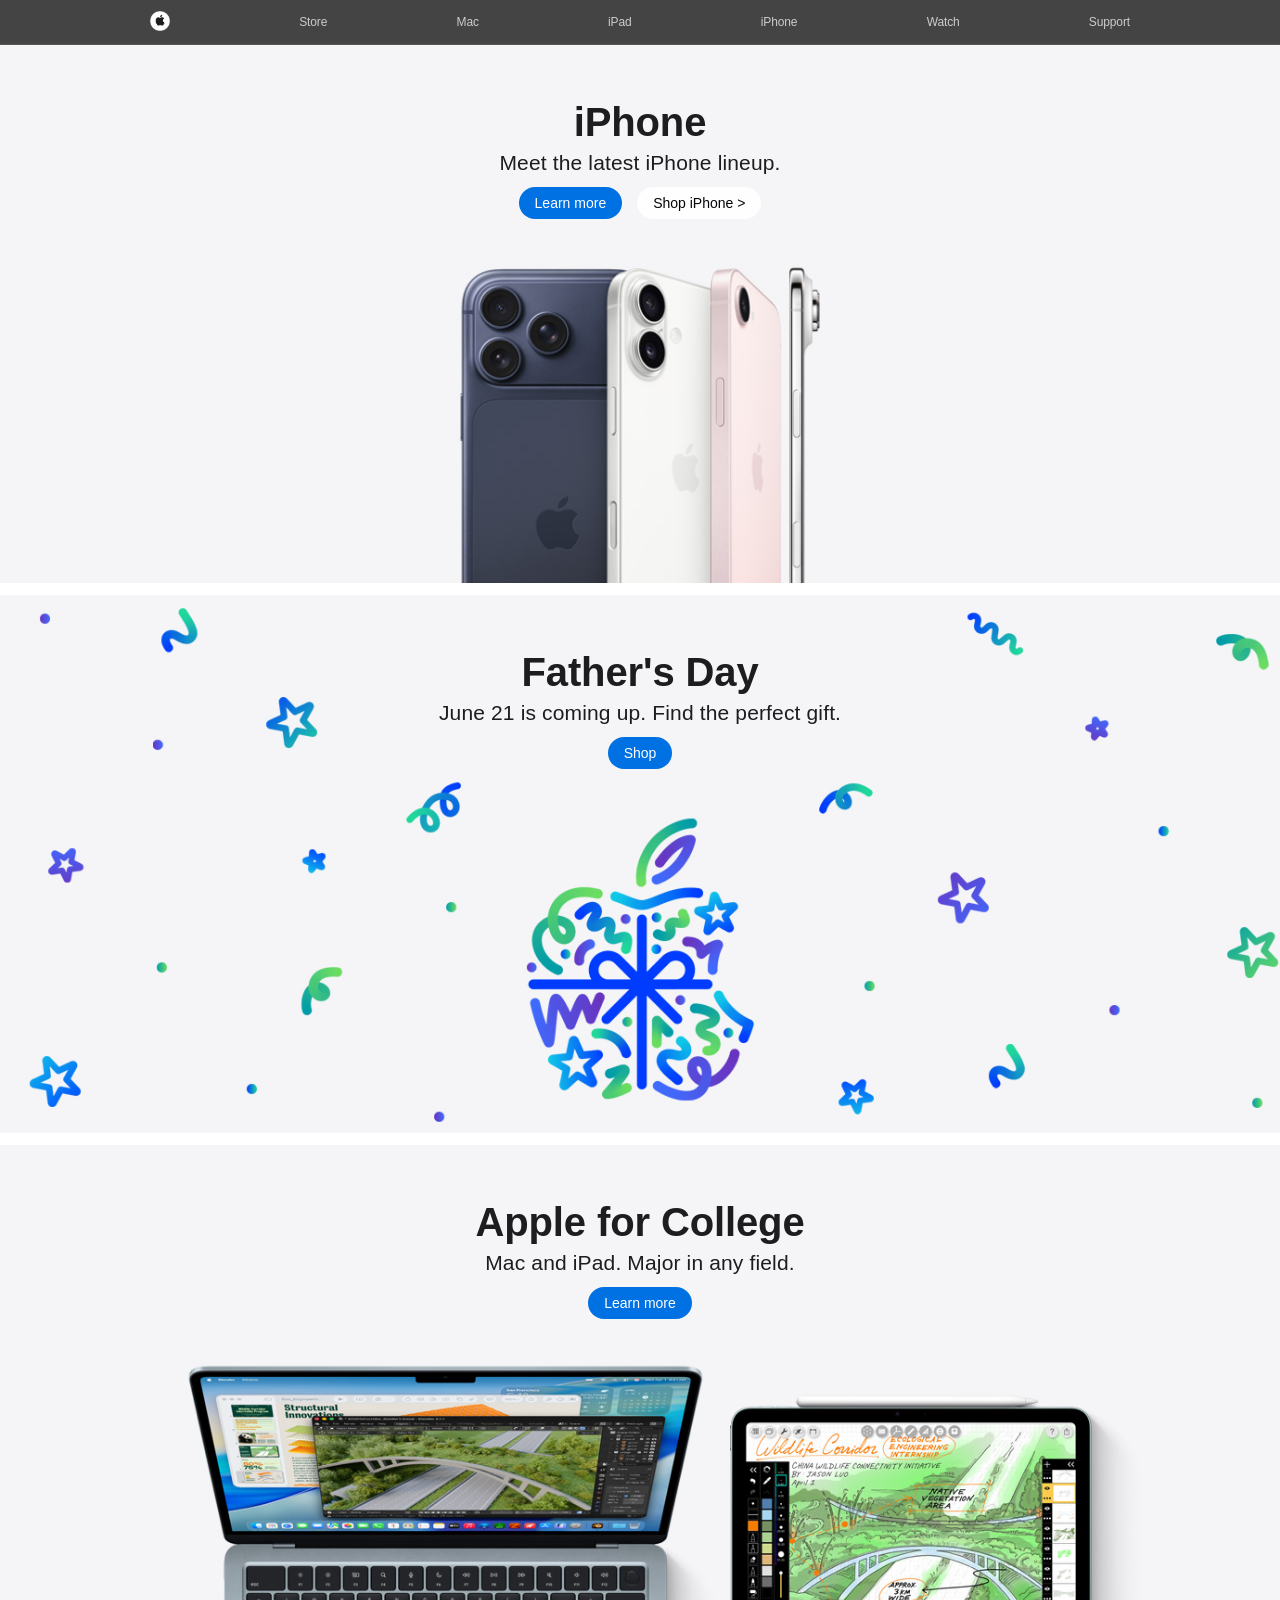
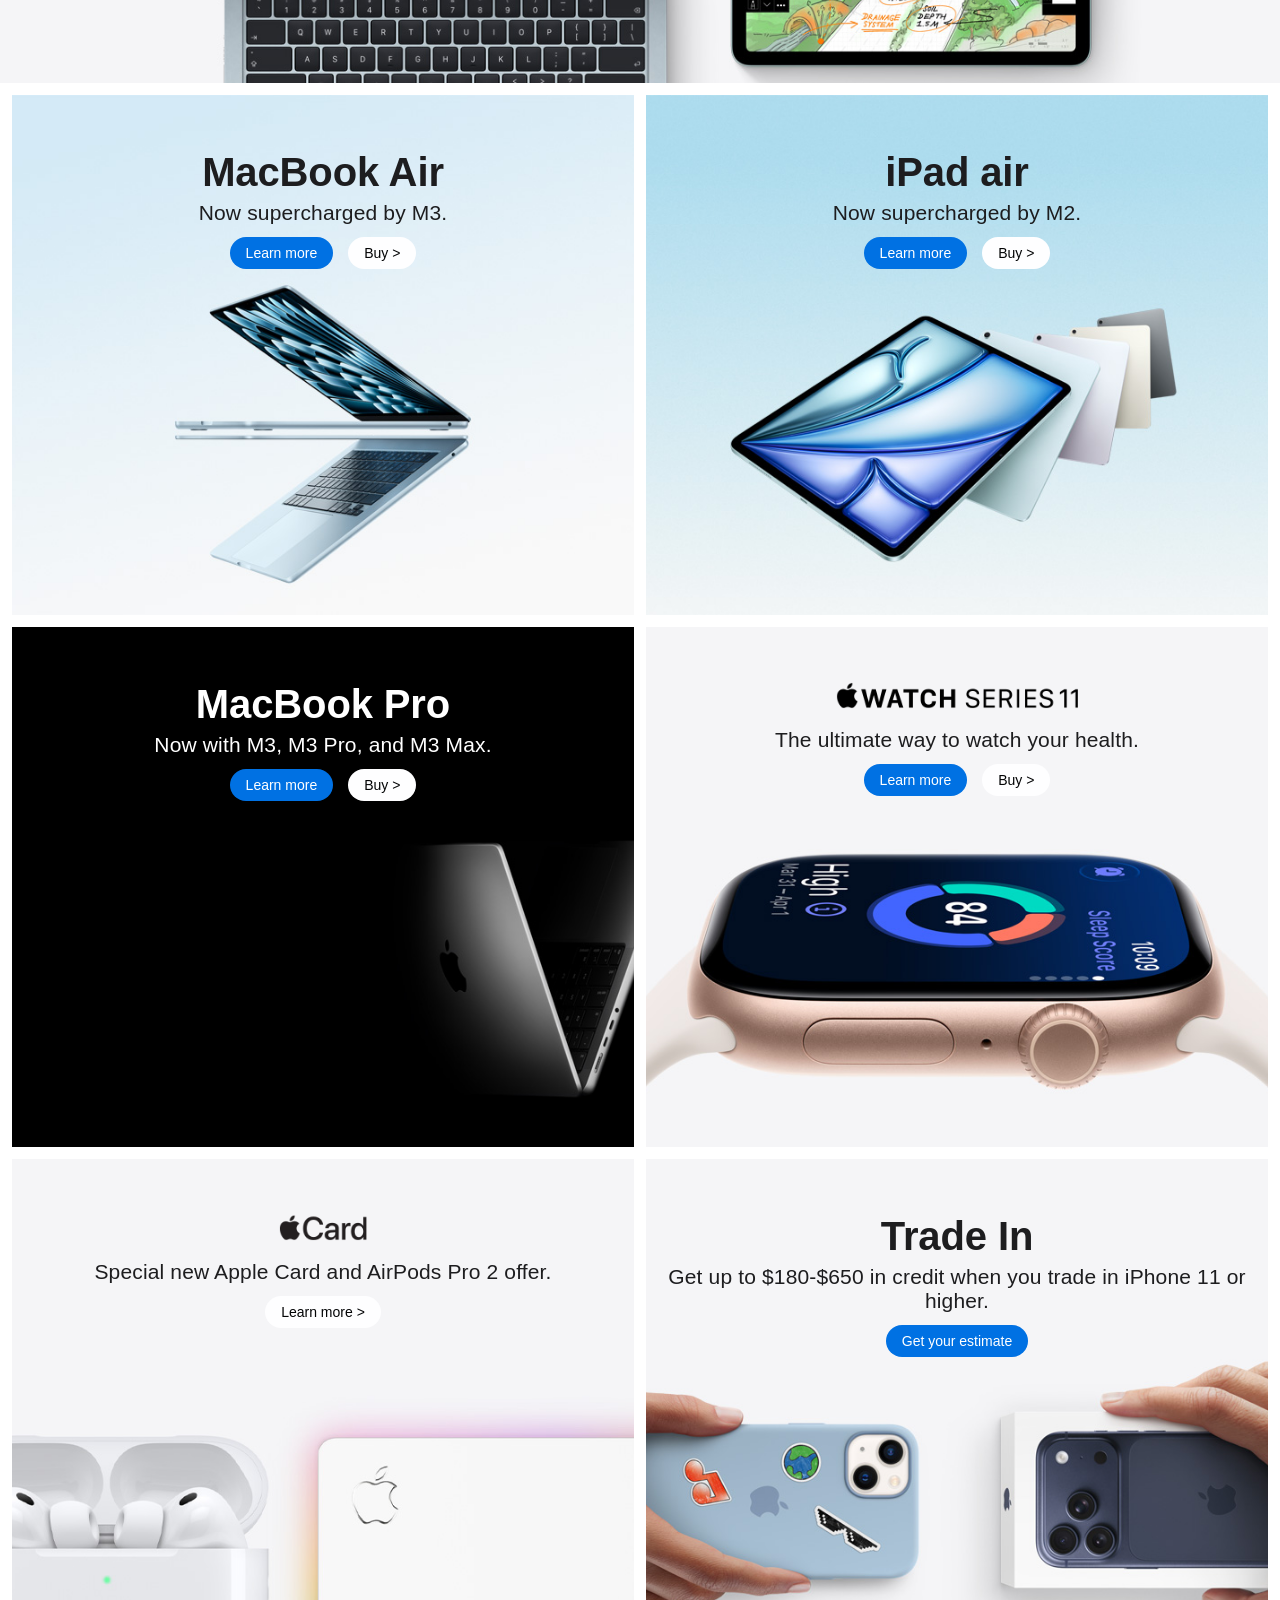
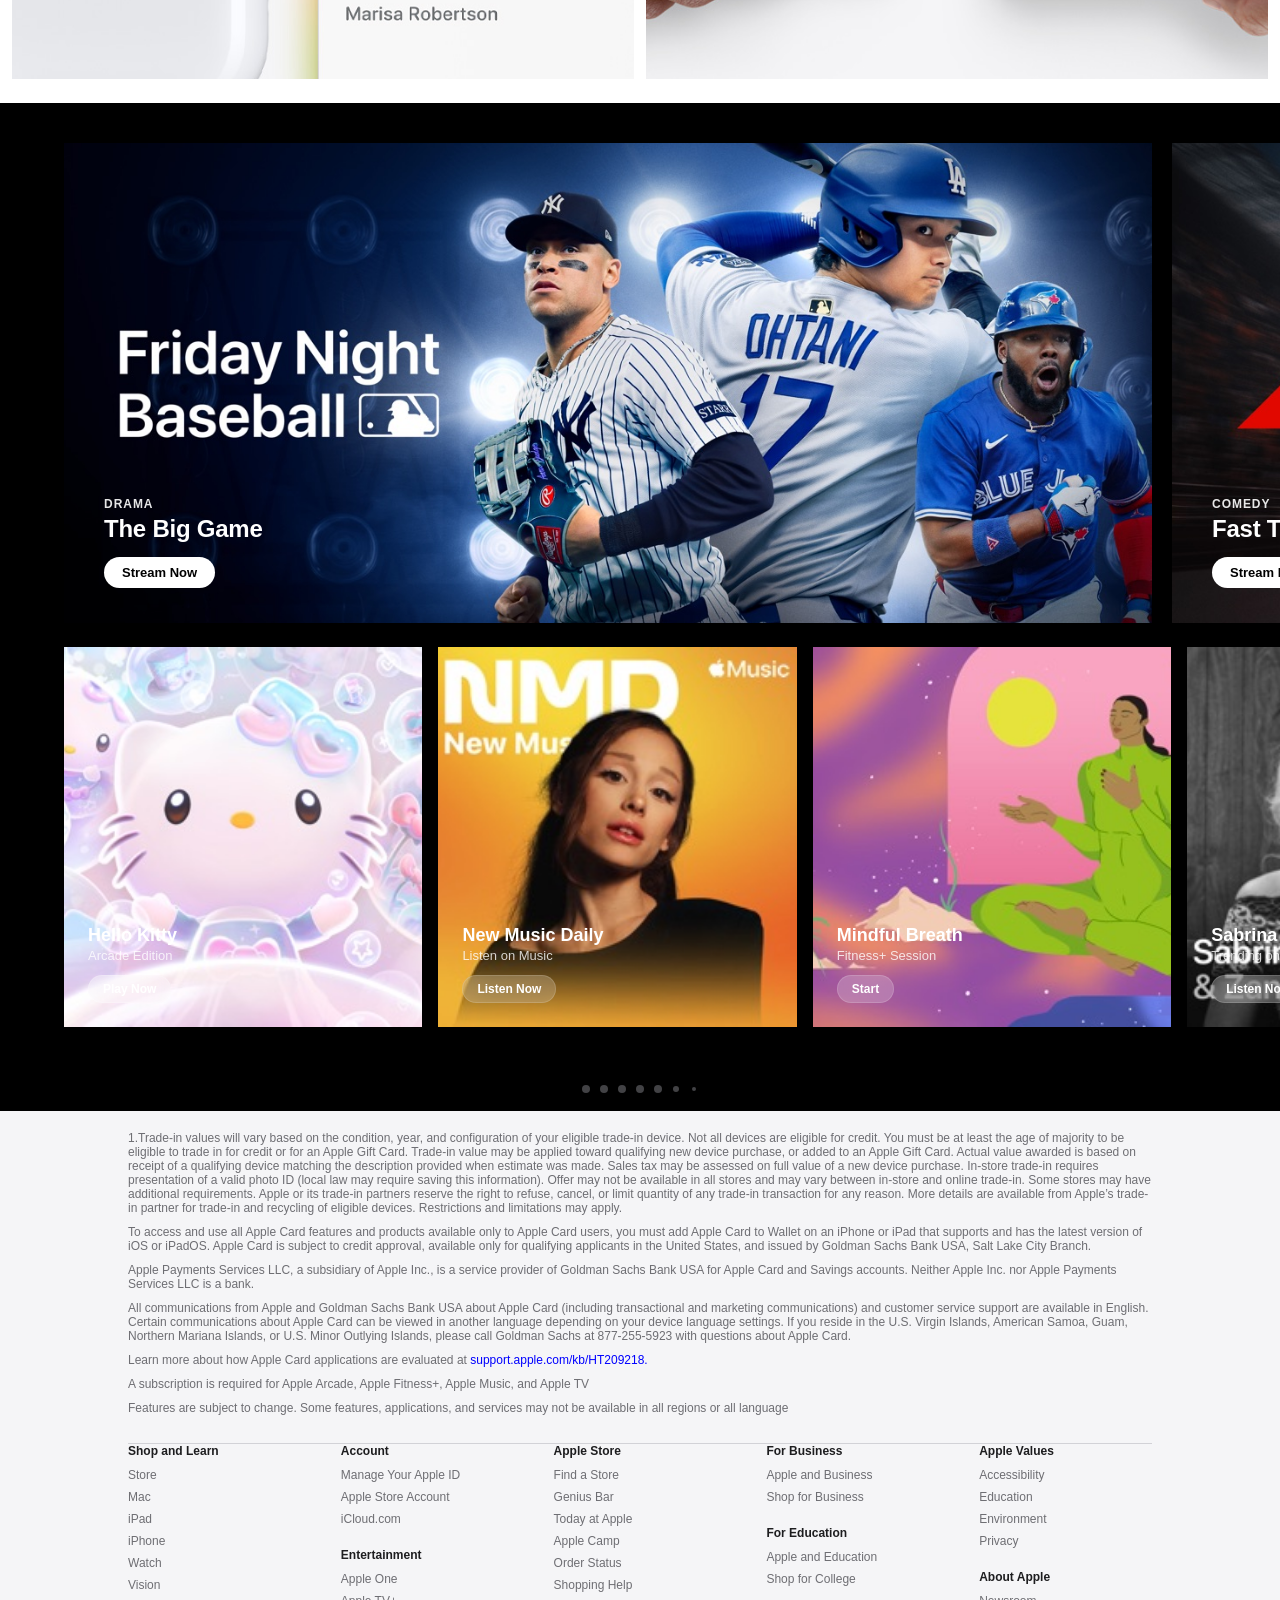
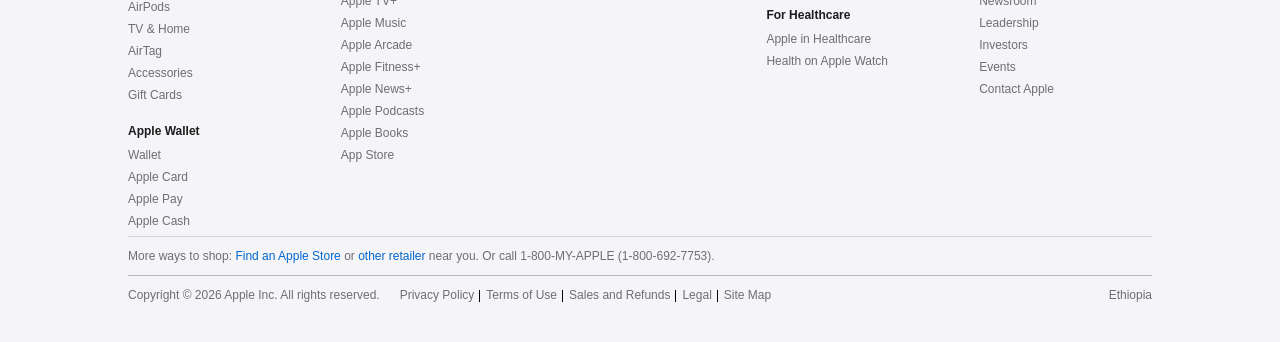
==== html assignments 5 & 6/New apple website(p)/New apple website/index.html @ 3f481551 "Upload html assignments 5 and 6" ====
<!DOCTYPE html>
<html lang="en">
<head>
    <meta charset="UTF-8">
    <meta name="viewport" content="width=device-width, initial-scale=1.0">
    <title>Apple</title>
    <link rel="stylesheet" href="Style.css">
</head>
<body>

   <header class="main-header">
    <nav class="nav-content">
        <a href="#" class="nav-logo-link">
            <img src="logos and icons/apple-icon.ico" alt="Apple Logo" class="nav-logo-img" width="20px">
        </a>
        <a href="#">Store</a>
        <a href="#">Mac</a>
        <a href="#">iPad</a>
        <a href="#">iPhone</a>
        <a href="#">Watch</a>
        <a href="#">Support</a>
    </nav>
    </header>

   <section class="section iphone-section">
    <div class="hero-text-wrapper">
        <h2>iPhone</h2>
        <h3>Meet the latest iPhone lineup.</h3>
        <div class="cta-container">
            <a href="#" class="btn-blue">Learn more</a>
            <a href="#" class="link-blue">Shop iPhone &gt;</a>
        </div>
    </div>
    </section>

    <section class="section fathers-day-section">
        <div class="hero-text-wrapper">
            <h2>Father's Day</h2>
            <h3>June 21 is coming up. Find the perfect gift.</h3>
            <div class="cta-container">
                <a href="#" class="btn-blue">Shop</a>
            </div>
        </div>
    </section>

    <section class="section college-section">
        <div class="hero-text-wrapper">
            <h2>Apple for College</h2>
            <h3>Mac and iPad. Major in any field.</h3>
            <div class="cta-container">
                <a href="#" class="btn-blue">Learn more</a>
            </div>
        </div>
    </section>

    <div class="grid-container">
        <div class="grid-item macbook-air">
            <h2>MacBook Air</h2>
            <h3>Now supercharged by M3.</h3>
            <div class="cta-container">
                <a href="#" class="btn-blue">Learn more</a>
                <a href="#" class="link-blue">Buy &gt;</a>
            </div>
        </div> 
        
        <div class="grid-item ipad-air">
            <h2>iPad air</h2>
            <h3>Now supercharged by M2.</h3>
            <div class="cta-container">
                <a href="#" class="btn-blue">Learn more</a>
                <a href="#" class="link-blue">Buy &gt;</a>
            </div>
        </div>
    </div>

    <div class="grid-container">
        <div class="grid-item macBook-pro">
            <h2>MacBook Pro</h2>
            <h3>Now with M3, M3 Pro, and M3 Max.</h3>
            <div class="cta-container">
                <a href="#" class="btn-blue">Learn more</a>
                <a href="#" class="link-blue">Buy &gt;</a>
            </div>          
        </div>
        <div class="grid-item watch-series-11">
            <img src ="logos and icons/watch-series.png" alt="Watch Series 11" class="logo-heading">    
            <h3>The ultimate way to watch your health.</h3>
            <div class="cta-container">
                <a href="#" class="btn-blue">Learn more</a>
                <a href="#" class="link-blue">Buy &gt;</a>
            </div>
        </div>
    </div>

    <div class="grid-container">
        <div class="grid-item apple-card">
            <img src="logos and icons/apple-card-logo.png" alt="Apple Card" class="logo-heading">
            <h3>Special new Apple Card and AirPods Pro 2 offer.</h3>
            <div class="cta-container">
                <a href="#" class="link-blue">Learn more &gt;</a>
            </div>
        </div>
        <div class="grid-item Trade-In">
            <h2>Trade In</h2>
            <h3>Get up to $180-$650 in credit when you trade in iPhone 11 or higher.</h3>
            <div class="cta-container">
                <a href="#" class="btn-blue">Get your estimate</a>
            </div>
        </div>
    </div>
    <section class="slider-clipper">
    <section class="slider-section">
            <div class="slider-row upper-row">
                <div class="slide-track-fast">
                    <div class="slide hero-slide">
                        <img src="banners/BASEBALL-BANNER.jpg" alt="Drama">
                        <div class="slide-content">
                            <p class="slide-category">Drama</p>
                            <h2 class="slide-title">The Big Game</h2>
                            <a href="#" class="btn-pill-white">Stream Now</a>
                        </div>
                    </div>
                    <div class="slide hero-slide">
                        <img src="banners/F1-BANNER.jpg" alt="Comedy">
                        <div class="slide-content">
                            <p class="slide-category">Comedy</p>
                            <h2 class="slide-title">Fast Track</h2>
                            <a href="#" class="btn-pill-white">Stream Now</a>
                        </div>
                    </div>
                    <div class="slide hero-slide">
                        <img src="banners/STAR-CITY-BANNER.jpg" alt="Action">
                        <div class="slide-content">
                            <p class="slide-category">Action</p>
                            <h2 class="slide-title">Star City</h2>
                            <a href="#" class="btn-pill-white">Stream Now</a>
                        </div>
                    </div>
                    <div class="slide hero-slide">
                        <img src="banners/WIDOWS-BAY-BANNER.jpg" alt="SciFi">
                        <div class="slide-content">
                            <p class="slide-category">Sci-Fi</p>
                            <h2 class="slide-title">Widow's Bay</h2>
                            <a href="#" class="btn-pill-white">Stream Now</a>
                        </div>
                    </div>
                    <div class="slide hero-slide">
                        <img src="banners/CAPE-FEAR-BANNER.jpg" alt="Drama">
                        <div class="slide-content">
                            <p class="slide-category">Drama</p>
                            <h2 class="slide-title">Cape Fear</h2>
                            <a href="#" class="btn-pill-white">Stream Now</a>
                        </div>
                    </div>
                    <div class="slide hero-slide">
                        <img src="banners/MARGO-MONEY-BANNER.jpg" alt="Comedy">
                        <div class="slide-content">
                            <p class="slide-category">Comedy</p>
                            <h2 class="slide-title">Margo Money</h2>
                            <a href="#" class="btn-pill-white">Stream Now</a>
                        </div>
                    </div>
                    <div class="slide hero-slide">
                        <img src="banners/STAR-CITY-BANNER.jpg" alt="Action">
                        <div class="slide-content">
                            <p class="slide-category">Action</p>
                            <h2 class="slide-title">Star City</h2>
                            <a href="#" class="btn-pill-white">Stream Now</a>
                        </div>
                    </div>
                    <div class="slide hero-slide">
                        <img src="banners/FRIENDS-AND-NEIGHBORS-BANNER.jpg" alt="SciFi">
                        <div class="slide-content">
                            <p class="slide-category">Sci-Fi</p>
                            <h2 class="slide-title">Friends & Neighbors</h2>
                            <a href="#" class="btn-pill-white">Stream Now</a>
                        </div>
                    </div>
                </div>
            </div>

            <div class="slider-row bottom-row">
                <div class="slide-track-slow">
                    <div class="slide service-slide">
                        <img src="cards/HELLO-KITTY-CARD.jpg" alt="Fitness+">
                        <div class="slide-content compact">
                            <h4 class="service-title">Hello Kitty</h4>
                            <p class="service-desc">Arcade Edition</p>
                            <a href="#" class="btn-pill-blur">Play Now</a>
                        </div>
                    </div>
                    <div class="slide service-slide">
                        <img src="cards/NEW-MUSIC-CARD.jpg" alt="Arcade">
                        <div class="slide-content compact">
                            <h4 class="service-title">New Music Daily</h4>
                            <p class="service-desc">Listen on Music</p>
                            <a href="#" class="btn-pill-blur">Listen Now</a>
                        </div>
                    </div>
                    <div class="slide service-slide">
                        <img src="cards/MEDITATION-CARD.jpg" alt="Music">
                        <div class="slide-content compact">
                            <h4 class="service-title">Mindful Breath</h4>
                            <p class="service-desc">Fitness+ Session</p>
                            <a href="#" class="btn-pill-blur">Start</a>
                        </div>
                    </div>
                    <div class="slide service-slide">
                        <img src="cards/SABRINA-CARD.jpg" alt="News+">
                        <div class="slide-content compact">
                            <h4 class="service-title">Sabrina Carpenter</h4>
                            <p class="service-desc">Trending on Music</p>
                            <a href="#" class="btn-pill-blur">Listen Now</a>
                        </div>
                    </div>
                    <div class="slide service-slide">
                        <img src="cards/SPONGEBOB-CARD.jpg" alt="Fitness+">
                        <div class="slide-content compact">
                            <h4 class="service-title">SpongeBob</h4>
                            <p class="service-desc">Arcade Adventures</p>
                            <a href="#" class="btn-pill-blur">Play Now</a>
                        </div>
                    </div>
                    <div class="slide service-slide">
                        <img src="cards/PLAYGROUND-CARD.jpg" alt="Arcade">
                        <div class="slide-content compact">
                            <h4 class="service-title">The Playground</h4>
                            <p class="service-desc">Arcade Hit</p>
                            <a href="#" class="btn-pill-blur">Play Now</a>
                        </div>
                    </div>
                    <div class="slide service-slide">
                        <img src="cards/FLOWERS-CARD.jpg" alt="Music">
                        <div class="slide-content compact">
                            <h4 class="service-title">Flowers Remixed</h4>
                            <p class="service-desc">Listen on Music</p>
                            <a href="#" class="btn-pill-blur">Listen Now</a>
                        </div>
                    </div>
                    <div class="slide service-slide">
                        <img src="cards/NEWS-CARD.jpg" alt="News+">
                        <div class="slide-content compact">
                            <h4 class="service-title">Top Stories</h4>
                            <p class="service-desc">Read on News+</p>
                            <a href="#" class="btn-pill-blur">Read Now</a>
                        </div>
                    </div>
                </div>
            </div>
        </section>
    </section>
    <div class="slider-nav-dots">
        <span class="dot"></span>
        <span class="dot"></span>
        <span class="dot"></span>
        <span class="dot"></span>
        <span class="dot"></span>
        <span class="dot small"></span>
        <span class="dot smaller"></span>
    </div>

    <footer class="main-footer">
        <div class="footer-content">
             <div class="footer-notes">
        <p>
            1.Trade‑in values will vary based on the condition, year, and configuration of your eligible trade‑in device. Not all devices are eligible for credit. You must be at least the age
            of majority to be eligible to trade in for credit or for an Apple Gift Card. Trade‑in value may be applied toward qualifying new device purchase, or added to an
            Apple Gift Card. Actual value awarded is based on receipt of a qualifying device matching the description provided when estimate was made. Sales tax may be assessed
            on full value of a new device purchase. In‑store trade‑in requires presentation of a valid photo ID (local law may require saving this information). Offer may not be available
            in all stores and may vary between in‑store and online trade‑in. Some stores may have additional requirements. Apple or its trade‑in partners reserve the right to refuse,
            cancel, or limit quantity of any trade‑in transaction for any reason. More details are available from Apple’s trade-in partner for trade‑in and recycling of eligible devices.
            Restrictions and limitations may apply.

        </p>
            
            <p>
                To access and use all Apple Card features and products available only to Apple Card users, you must add Apple Card to Wallet on an iPhone or iPad that supports and has the
                latest version of iOS or iPadOS. Apple Card is subject to credit approval, available only for qualifying applicants in the United States, and issued by Goldman Sachs Bank USA,
                Salt Lake City Branch.


                
            </p>

            <p>
                Apple Payments Services LLC, a subsidiary of Apple Inc., is a service provider of Goldman Sachs Bank USA for Apple Card and Savings accounts. Neither Apple Inc.
                 nor Apple Payments Services LLC is a bank.
            </p>
            <p>
                All communications from Apple and Goldman Sachs Bank USA about Apple Card (including transactional and marketing communications) and customer service support are
                available in English. Certain communications about Apple Card can be viewed in another language depending on your device language settings. If you reside in the U.S. Virgin
                Islands, American Samoa, Guam, Northern Mariana Islands, or U.S. Minor Outlying Islands, please call Goldman Sachs at 877-255-5923 with questions about Apple Card.
 </p>
 <p>
    Learn more about how Apple Card applications are evaluated at    <a href="#" class="footer-plink">support.apple.com/kb/HT209218.</a>
 </p>
 <p>
    A subscription is required for Apple Arcade, Apple Fitness+, Apple Music, and Apple TV
 </p>
 <p>
    Features are subject to change. Some features, applications, and services may not be available in all regions or all language
 </p>
        </div>
        <div class="footer-links-grid">

    <div class="footer-col">
        <h4>Shop and Learn</h4>
        <ul>
            <li><a href="#">Store</a></li>
            <li><a href="#">Mac</a></li>
            <li><a href="#">iPad</a></li>
            <li><a href="#">iPhone</a></li>
            <li><a href="#">Watch</a></li>
            <li><a href="#">Vision</a></li>
            <li><a href="#">AirPods</a></li>
            <li><a href="#">TV & Home</a></li>
            <li><a href="#">AirTag</a></li>
            <li><a href="#">Accessories</a></li>
            <li><a href="#">Gift Cards</a></li>
        </ul>

        <h4 class="footer-heading-space">Apple Wallet</h4>
        <ul>
            <li><a href="#">Wallet</a></li>
            <li><a href="#">Apple Card</a></li>
            <li><a href="#">Apple Pay</a></li>
            <li><a href="#">Apple Cash</a></li>
        </ul>
    </div>

    <div class="footer-col">
        <h4>Account</h4>
        <ul>
            <li><a href="#">Manage Your Apple ID</a></li>
            <li><a href="#">Apple Store Account</a></li>
            <li><a href="#">iCloud.com</a></li>
        </ul>

        <h4 class="footer-heading-space">Entertainment</h4>
        <ul>
            <li><a href="#">Apple One</a></li>
            <li><a href="#">Apple TV+</a></li>
            <li><a href="#">Apple Music</a></li>
            <li><a href="#">Apple Arcade</a></li>
            <li><a href="#">Apple Fitness+</a></li>
            <li><a href="#">Apple News+</a></li>
            <li><a href="#">Apple Podcasts</a></li>
            <li><a href="#">Apple Books</a></li>
            <li><a href="#">App Store</a></li>
        </ul>
    </div>

    <div class="footer-col">
        <h4>Apple Store</h4>
        <ul>
            <li><a href="#">Find a Store</a></li>
            <li><a href="#">Genius Bar</a></li>
            <li><a href="#">Today at Apple</a></li>
            <li><a href="#">Apple Camp</a></li>
            <li><a href="#">Order Status</a></li>
            <li><a href="#">Shopping Help</a></li>
        </ul>
    </div>

    <div class="footer-col">
        <h4>For Business</h4>
        <ul>
            <li><a href="#">Apple and Business</a></li>
            <li><a href="#">Shop for Business</a></li>
        </ul>

        <h4 class="footer-heading-space">For Education</h4>
        <ul>
            <li><a href="#">Apple and Education</a></li>
            <li><a href="#">Shop for College</a></li>
        </ul>

        <h4 class="footer-heading-space">For Healthcare</h4>
        <ul>
            <li><a href="#">Apple in Healthcare</a></li>
            <li><a href="#">Health on Apple Watch</a></li>
        </ul>
    </div>

    <div class="footer-col">
        <h4>Apple Values</h4>
        <ul>
            <li><a href="#">Accessibility</a></li>
            <li><a href="#">Education</a></li>
            <li><a href="#">Environment</a></li>
            <li><a href="#">Privacy</a></li>
        </ul>

        <h4 class="footer-heading-space">About Apple</h4>
        <ul>
            <li><a href="#">Newsroom</a></li>
            <li><a href="#">Leadership</a></li>
            <li><a href="#">Investors</a></li>
            <li><a href="#">Events</a></li>
            <li><a href="#">Contact Apple</a></li>
        </ul>
    </div>

</div>
<div class="footer-shop">
    More ways to shop:
    <a href="#">Find an Apple Store</a>
    or
    <a href="#">other retailer</a>
    near you.
    Or call 1-800-MY-APPLE (1-800-692-7753).
</div>

<div class="footer-bottom">

    <div class="footer-copyright">
        Copyright © 2026 Apple Inc. All rights reserved.
    </div>

    <div class="footer-legal">
        <a href="#">Privacy Policy</a>
        <a href="#">Terms of Use</a>
        <a href="#">Sales and Refunds</a>
        <a href="#">Legal</a>
        <a href="#">Site Map</a>
    </div>

    <div class="footer-country">
        Ethiopia
    </div>

</div>

            
            
    </footer>

</body>
</html>
---- html assignments 5 & 6/New apple website(p)/New apple website/Style.css ----
* {
    margin: 0;
    padding: 0;
    box-sizing: border-box;
    font-family: -apple-system, BlinkMacSystemFont, "Segoe UI", Roboto, Helvetica, Arial, sans-serif;
}

body {
    background-color: #ffffff;
    color: #1d1d1f;
    text-align: center;
}

h2 {
    font-size: 40px;
    font-weight: 600;
    letter-spacing: -0.003em;
    margin-bottom: 6px;
}

h3 {
    font-size: 21px;
    font-weight: 400;
    letter-spacing: .007em;
    margin-bottom: 12px;
}

.main-header {
    background-color: rgba(22, 22, 23, 0.8);
    backdrop-filter: blur(20px);
    -webkit-backdrop-filter: blur(20px);
    width: 100%;
    position: sticky;
    top: 0;
    left: 0;
    z-index: 10;
    border-bottom: 1px solid rgba(255, 255, 255, 0.1);
}

.nav-content {
    max-width: 1024px;
    height: 44px;
    margin: 0 auto;
    padding: 0 22px;
    display: flex;
    justify-content: space-between;
    align-items: center;
}

.nav-content a {
    color: #cccccc;
    text-decoration: none;
    font-size: 12px;
    font-weight: 400;
    letter-spacing: -0.01em;
    transition: color 0.2s ease;
}

.nav-content a:hover {
    color: #ffffff;
}

.logo-heading {
    height: 40px;
    width: auto;
    margin-bottom: 6px;
    object-fit: contain;
}

.cta-container {
    display: flex;
    justify-content: center;
    gap: 15px;
    margin-bottom: 20px;
    position: relative;
    z-index: 2;
}

.btn-blue {
    background-color: #0071e3;
    color: white;
    padding: 8px 16px;
    border-radius: 980px;
    text-decoration: none;
    font-size: 14px;
    
}

.btn-blue:hover { 
    background-color: #0077ed; 
    transform: scale(1.05);
}

.link-blue { 
    color: #030405; 
    text-decoration: none; 
    font-size: 14px; 
    background-color: #fefeff;
    padding: 8px 16px;
    border-radius: 980px;
}

.link-blue:hover { 
    text-decoration: none;
    transform: scale(1.05); 
}

.section {
    width: 100%;
    height: 550px;
    padding-top: 55px;
    display: flex;
    flex-direction: column;
    align-items: center;
    border-bottom: 12px solid #fff;
    overflow: hidden;
    background-size: cover;
    background-repeat: no-repeat;
    background-position: center bottom;
}

.iphone-section { 
    background-color: #fbfbfd; 
    padding: 55px 20px;
    background-image: url('banners/double-iphone-banner.jpg');  
    background-position: 50% 30%;
}   

.fathers-day-section { 
    background-image: url('banners/fathers-day-banner.jpg');
    background-color: #eaf5ff;
}

.college-section { 
    background-image: url('banners/mac-and-ipad-banner.jpg');
    background-color: #f5f5f7; 
}

.macbook-air {
    background-image: url('banners/macbook-promo-banner.jpg');
    background-color: #eaf5ff;
    background-position: 50% 70%;
}

.ipad-air { 
    background-image: url('banners/ipads-banner.jpg');
    background-color: #f5f5f7; 
    background-position: center center;
}

.macBook-pro { 
    background-color: #000000; 
    background-image: url('banners/promo-macBook.jpg');
    background-size: 90% 90%;
    color: white;
}

.watch-series-11 {
    background-image: url('banners/watch-series.jpg');
    background-position: 50% 50%;
}

.apple-card {
    background-image: url('banners/airpods-and-card-banner.jpg');
    background-position: 50% 50%;
}

.Trade-In {
    background-image: url('banners/iphone-trade-banner.jpg');
    background-position: 50% 50%;
}

.grid-container {
    display: grid;
    grid-template-columns: repeat(2, 1fr);
    gap: 12px;
    padding: 0 12px;
    margin-bottom: 12px;
}

.grid-item {
    background-color: #fbfbfd;
    padding: 55px 20px 0 20px;
    display: flex;
    flex-direction: column;
    align-items: center;
    min-height: 520px;
    position: relative;
    overflow: hidden;
    background-size: cover;
}

.slider-section {
    display: flex;
    flex-direction: column;
    gap: 24px;
    width: 100vw;
    margin-left: calc(-50vw + 50%);
    overflow: hidden;
    background-color: black;
    padding: 40px 0;
    margin-top: 12px;
}

.slider-row {
    display: flex;
    width: 100%;
    overflow: hidden;
}

/* Updated: Added position absolute requirements for child layering */
.slider-section .slide {
    position: relative;
    border-radius: 14px;[cite: 2]
    overflow: hidden;[cite: 2]
    flex-shrink: 0;[cite: 2]
}

.slider-section .slide img {
    width: 100%;
    height: 100%;
    object-fit: cover;
    display: block;[cite: 2]
}

/* Content layer on top of imagery */
.slide-content {
    position: absolute;
    bottom: 35px;
    left: 40px;
    text-align: left;
    z-index: 3;
    color: #ffffff;
    max-width: 80%;
}

.slide-category {
    font-size: 12px;
    font-weight: 700;
    text-transform: uppercase;
    letter-spacing: 0.08em;
    margin-bottom: 4px;
    opacity: 0.9;
}

.slide-title {
    font-size: 24px;
    font-weight: 600;
    letter-spacing: -0.01em;
    margin-bottom: 14px;
}

/* Compact layout variant for service cards */
.slide-content.compact {
    left: 24px;
    bottom: 24px;
    max-width: 85%;
}

.service-title {
    font-size: 18px;
    font-weight: 600;
    margin-bottom: 2px;
}

.service-desc {
    font-size: 13px;
    opacity: 0.8;
    margin-bottom: 12px;
}

/* Clean, modern link pills */
.btn-pill-white {
    display: inline-block;
    background-color: #ffffff;
    color: #000000;
    padding: 8px 18px;
    border-radius: 980px;
    text-decoration: none;
    font-size: 13px;
    font-weight: 600;
    transition: background-color 0.2s ease, transform 0.2s ease;
}

.btn-pill-white:hover {
    background-color: #f5f5f7;
    transform: scale(1.03);
}

.btn-pill-blur {
    display: inline-block;
    background-color: rgba(255, 255, 255, 0.2);
    backdrop-filter: blur(12px);
    -webkit-backdrop-filter: blur(12px);
    color: #ffffff;
    padding: 6px 14px;
    border-radius: 980px;
    text-decoration: none;
    font-size: 12px;
    font-weight: 600;
    border: 1px solid rgba(255, 255, 255, 0.15);
    transition: background-color 0.2s ease, transform 0.2s ease;
}

.btn-pill-blur:hover {
    background-color: rgba(255, 255, 255, 0.35);
    transform: scale(1.03);
}

.slide-track-fast {
    display: flex;
    gap: 20px;
    padding-left: 5vw;
    animation: stepScrollFast 16s cubic-bezier(0.85, 0, 0.15, 1) infinite;
}

.upper-row .hero-slide {
    width: 85vw;
    height: 480px;
}

.slide-track-slow {
    display: flex;
    gap: 16px;
    padding-left: 5vw;
    animation: stepScrollSlow 24s cubic-bezier(0.85, 0, 0.15, 1) infinite;
}

.bottom-row .service-slide {
    width: 28vw;
    height: 380px;
}

@keyframes stepScrollFast {
    0%, 20% { transform: translateX(0); }
    25%, 45% { transform: translateX(calc(-85vw - 20px)); }
    50%, 70% { transform: translateX(calc(-170vw - 40px)); }
    75%, 95% { transform: translateX(calc(-255vw - 60px)); }
    100%     { transform: translateX(calc(-340vw - 80px)); }
}

@keyframes stepScrollSlow {
    0%, 20% { transform: translateX(0); }
    25%, 45% { transform: translateX(calc(-28vw - 16px)); }
    50%, 70% { transform: translateX(calc(-56vw - 32px)); }
    75%, 95% { transform: translateX(calc(-84vw - 48px)); }
    100%     { transform: translateX(calc(-112vw - 64px)); }
}

.slider-nav-dots {
    display: flex;
    justify-content: center;
    align-items: center;
    gap: 10px;
    padding: 18px 0;
    background-color: #000000;
}

.slider-nav-dots .dot {
    position: relative;
    width: 8px;
    height: 8px;
    background-color: #424245;
    border-radius: 50%;
    overflow: hidden;
}

.slider-nav-dots .dot::after {
    content: '';
    position: absolute;
    top: 0;
    left: 0;
    height: 100%;
    width: 100%;
    background-color: #f5f5f7;
    border-radius: inherit;
    transform: scaleX(0);
    transform-origin: left center;
}

.slider-nav-dots .dot.small {
    transform: scale(0.75);
}

.slider-nav-dots .dot.smaller {
    transform: scale(0.5);
}

.slider-nav-dots .dot:nth-child(1) { animation: fillPill1 16s cubic-bezier(0.85, 0, 0.15, 1) infinite; }
.slider-nav-dots .dot:nth-child(1)::after { animation: fillProgress1 16s linear infinite; }

.slider-nav-dots .dot:nth-child(2) { animation: fillPill2 16s cubic-bezier(0.85, 0, 0.15, 1) infinite; }
.slider-nav-dots .dot:nth-child(2)::after { animation: fillProgress2 16s linear infinite; }

.slider-nav-dots .dot:nth-child(3) { animation: fillPill3 16s cubic-bezier(0.85, 0, 0.15, 1) infinite; }
.slider-nav-dots .dot:nth-child(3)::after { animation: fillProgress3 16s linear infinite; }

.slider-nav-dots .dot:nth-child(4) { animation: fillPill4 16s cubic-bezier(0.85, 0, 0.15, 1) infinite; }
.slider-nav-dots .dot:nth-child(4)::after { animation: fillProgress4 16s linear infinite; }

.slider-nav-dots .dot:nth-child(5) { animation: fillPill5 16s cubic-bezier(0.85, 0, 0.15, 1) infinite; }
.slider-nav-dots .dot:nth-child(5)::after { animation: fillProgress5 16s linear infinite; }

@keyframes fillPill1 {
    0%, 20% { width: 24px; border-radius: 4px; }
    25%, 100% { width: 8px; border-radius: 50%; }
}
@keyframes fillProgress1 {
    0% { transform: scaleX(0); }
    18%, 20% { transform: scaleX(1); }
    21%, 100% { transform: scaleX(0); }
}

@keyframes fillPill2 {
    0%, 20% { width: 8px; border-radius: 50%; }
    25%, 45% { width: 24px; border-radius: 4px; }
    50%, 100% { width: 8px; border-radius: 50%; }
}
@keyframes fillProgress2 {
    0%, 22% { transform: scaleX(0); }
    25% { transform: scaleX(0); }
    43%, 45% { transform: scaleX(1); }
    46%, 100% { transform: scaleX(0); }
}

@keyframes fillPill3 {
    0%, 45% { width: 8px; border-radius: 50%; }
    50%, 70% { width: 24px; border-radius: 4px; }
    75%, 100% { width: 8px; border-radius: 50%; }
}
@keyframes fillProgress3 {
    0%, 47% { transform: scaleX(0); }
    50% { transform: scaleX(0); }
    68%, 70% { transform: scaleX(1); }
    71%, 100% { transform: scaleX(0); }
}

@keyframes fillPill4 {
    0%, 70% { width: 8px; border-radius: 50%; }
    75%, 95% { width: 24px; border-radius: 4px; }
    100% { width: 8px; border-radius: 50%; }
}
@keyframes fillProgress4 {
    0%, 72% { transform: scaleX(0); }
    75% { transform: scaleX(0); }
    93%, 95% { transform: scaleX(1); }
    96%, 100% { transform: scaleX(0); }
}

@keyframes fillPill5 {
    0%, 95% { width: 8px; border-radius: 50%; }
    100% { width: 24px; border-radius: 4px; }
}
@keyframes fillProgress5 {
    0%, 97% { transform: scaleX(0); }
    100% { transform: scaleX(1); }
}

.main-footer {
    background-color: #f5f5f7;
    color: #6e6e73;
    font-size: 12px;
    padding: 20px 22px;
    text-align: left;
}

.footer-content {
    max-width: 1024px;
    margin: 0 auto;
}

.footer-notes {
    border-bottom: 1px solid #d2d2d7;
    padding-bottom: 18px;
}

.footer-notes p {
    margin-bottom: 10px;
}
.footer-plink{
    color:blue;
    text-decoration: none;
}
.footer-plink:hover{
text-decoration: underline;
}
.footer-links-grid {
    display: grid;
    grid-template-columns: repeat(5, 1fr);
    gap: 40px;
}

.footer-col h4 {
    color: #1d1d1f;
    font-size: 12px;
    font-weight: 600;
    margin-bottom: 10px;
}

.footer-heading-space {
    margin-top: 22px;
}

.footer-col ul {
    list-style: none;
}

.footer-col li {
    margin-bottom: 8px;
}

.footer-col a {
    color: #6e6e73;
    text-decoration: none;
}

.footer-col a:hover {
    text-decoration: underline;
}

.footer-shop{
    border-top:1px solid #d2d2d7;
    padding:12px 0;
    font-size:12px;
    color:#6e6e73;
}

.footer-shop a{
    color:#0066cc;
    text-decoration:none;
}

.footer-shop a:hover{
    text-decoration:underline;
}

.footer-bottom{
    border-top:1px solid #b8b8b8;
    padding:12px 0 20px;
    display:flex;
    align-items:center;
    flex-wrap:wrap;
    gap:20px;
    font-size:12px;
}

.footer-copyright{
    color:#6e6e73;
}

.footer-legal{
    display:flex;
    flex-wrap:wrap;
    gap:12px;
}

.footer-legal a{
    color:#6e6e73;
    text-decoration:none;
    position:relative;
}

.footer-legal a:hover{
    text-decoration:underline;
}

/* vertical separators like Apple */

.footer-legal a:not(:last-child)::after{
    content:"";
    position:absolute;
    right:-6px;
    top:2px;
    height:12px;
    width:1px;
    background:black;
}

.footer-country{
    margin-left:auto;
    color:#6e6e73;
}


@media (max-width: 768px) {
    .college-section {
        background-position: 50% 50%;
    }
    .grid-container,
    .footer-links-grid {
        grid-template-columns: 1fr;
    }
    .nav-content {
        padding: 0 16px;
    }
    .nav-content a:not(.nav-logo-link) {
        display: none;
    }
    h2 { 
        font-size: 32px; 
    }
    h3 { 
        font-size: 19px; 
    }
    .grid-item { 
        min-height: 450px; 
    }
    .section {
        height: 400px;
    }
    .slider-section {
        width: 100%;
        margin-left: 0;
    }
    .upper-row .hero-slide {
        width: 90vw;
        height: 280px;
    }
    .bottom-row .service-slide {
        width: 44vw;
        height: 220px;
    }
    .slide-track-fast {
        animation: mobileCrawlFast 20s linear infinite;
    }
    .slide-track-slow {
        animation: mobileCrawlSlow 30s linear infinite;
    }
    
    /* Ensure pill typography shifts cleanly for mobile devices */
    .slide-content {
        left: 20px;
        bottom: 20px;
    }
    .slide-title {
        font-size: 18px;
        margin-bottom: 8px;
    }
    .service-title {
        font-size: 14px;
    }
    .service-desc {
        font-size: 11px;
        margin-bottom: 6px;
    }
    .btn-pill-white, .btn-pill-blur {
        font-size: 11px;
        padding: 4px 10px;
    }
}

@keyframes mobileCrawlFast {
    0% { transform: translateX(0); }
    100% { transform: translateX(calc(-50% - 10px)); }
}

@keyframes mobileCrawlSlow {
    0% { transform: translateX(0); }
    100% { transform: translateX(calc(-50% - 8px)); }
}

.slider-clipper {
    width: 100%;
    overflow-x: hidden;
}
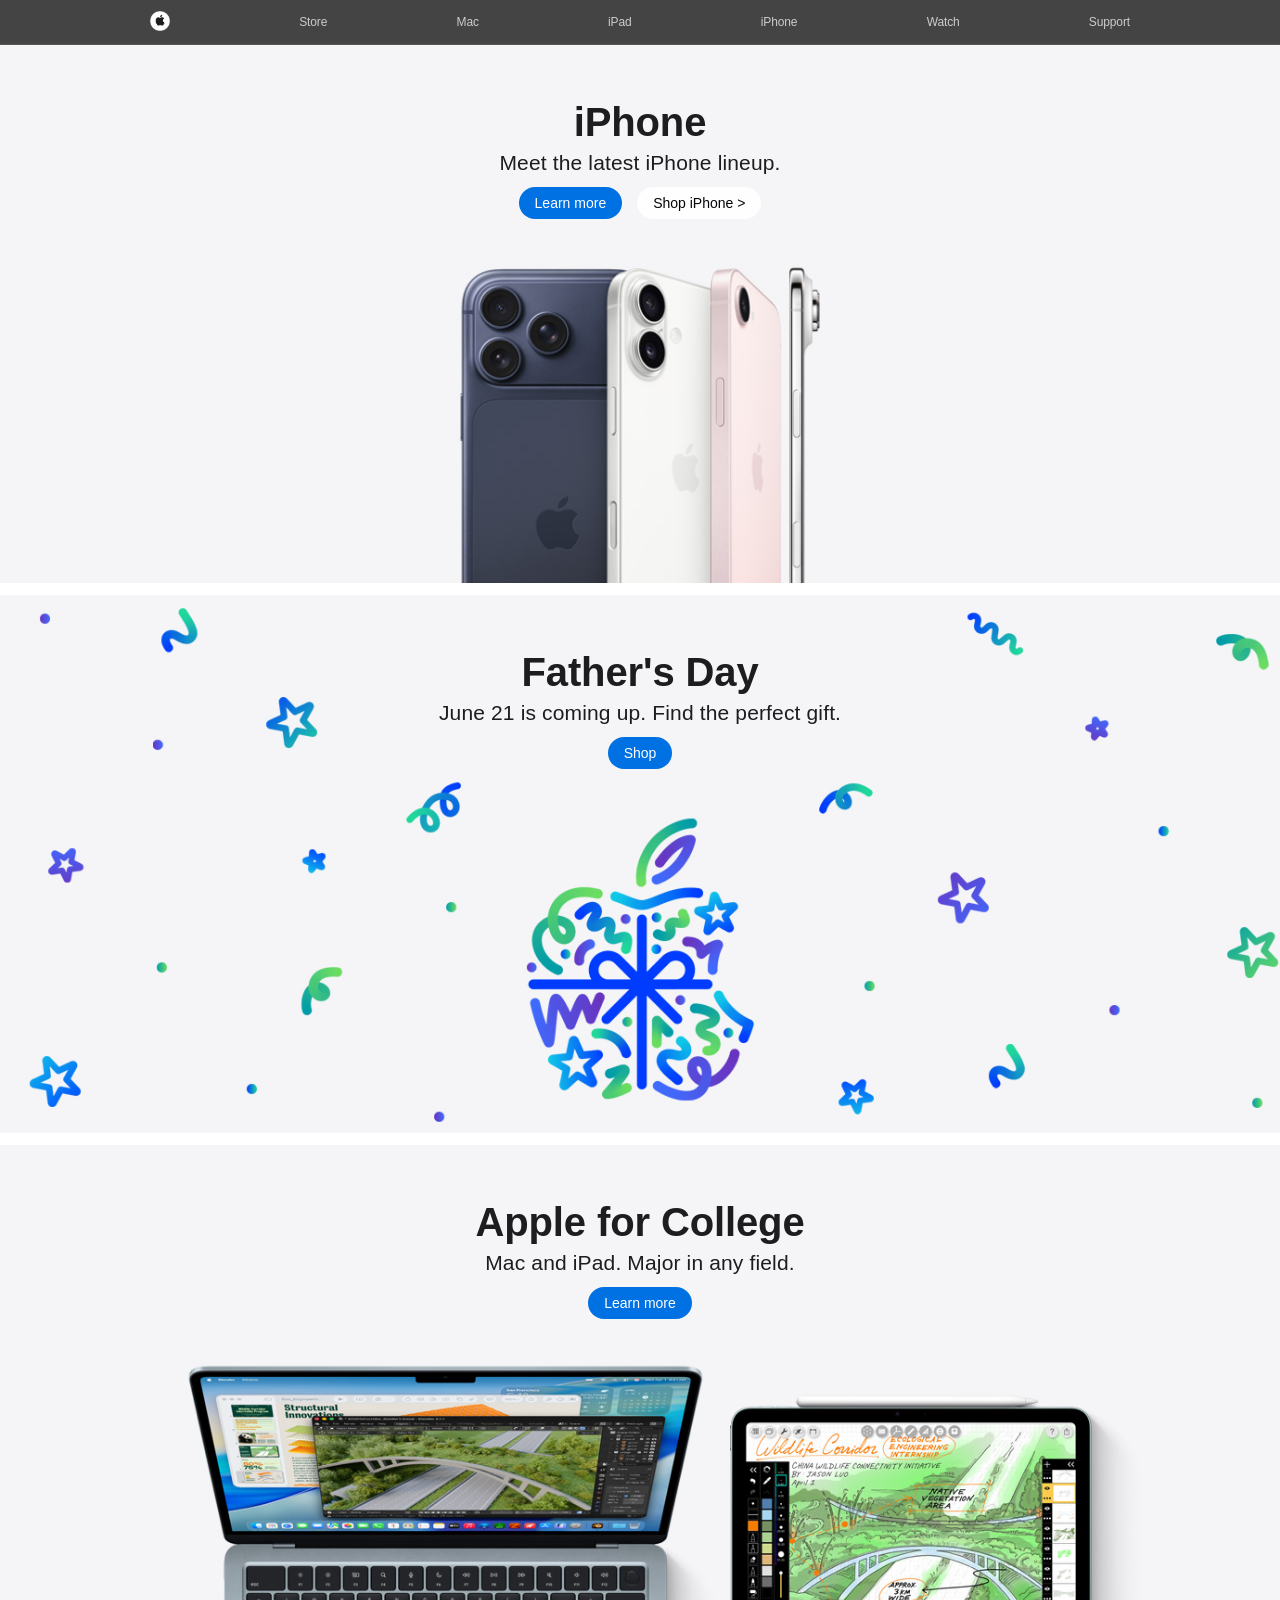
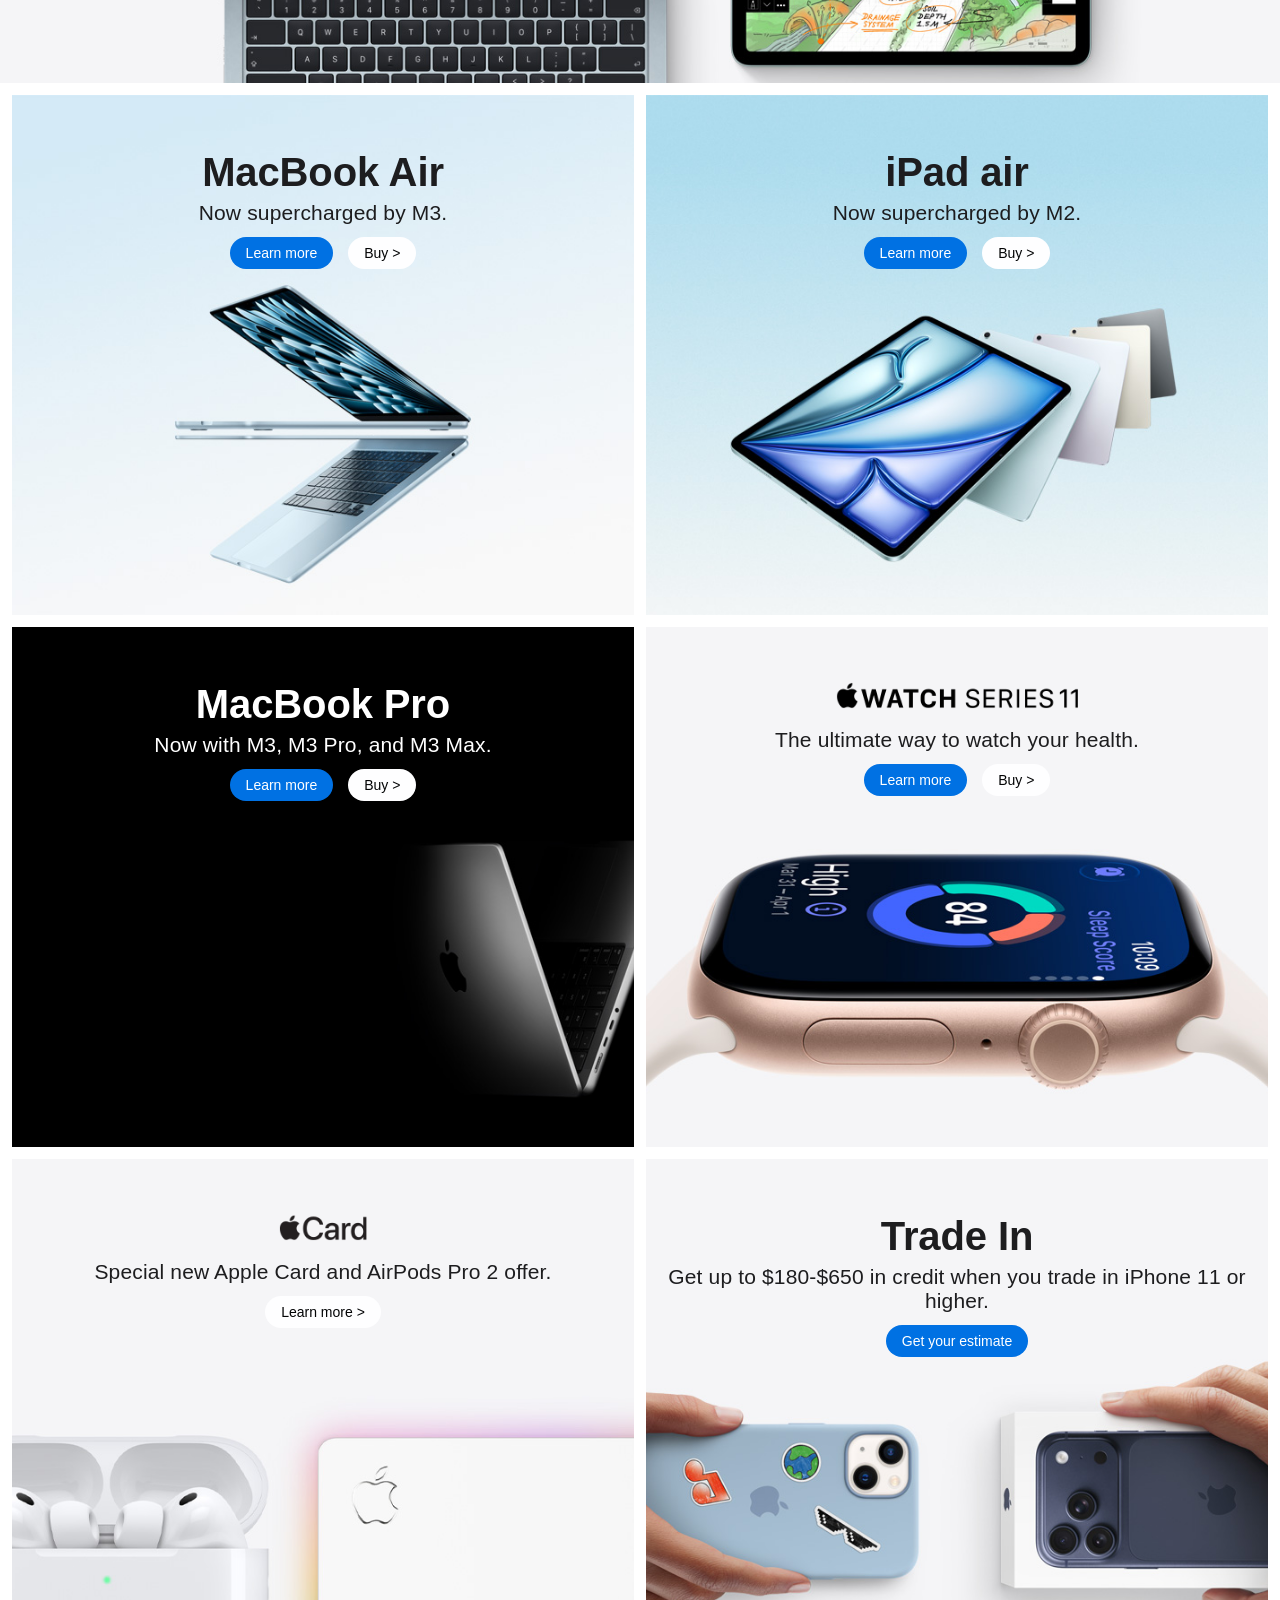
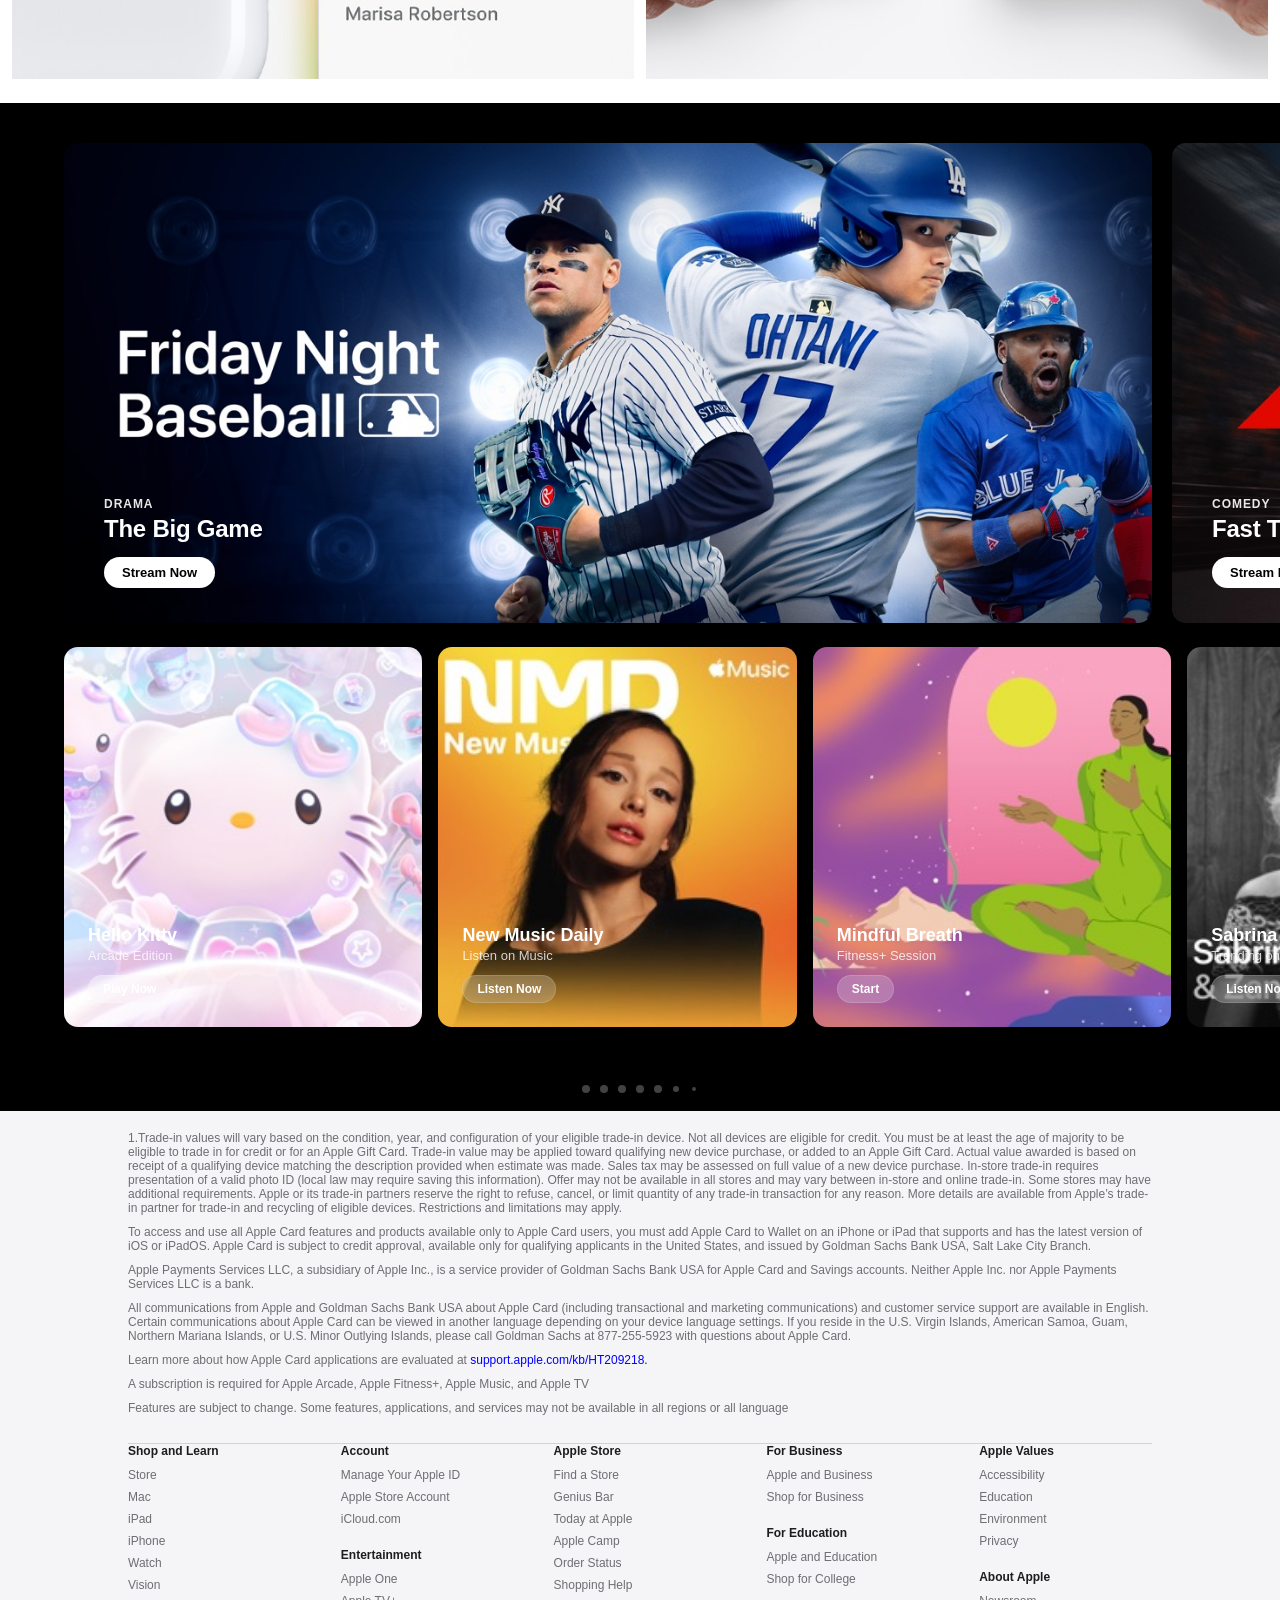
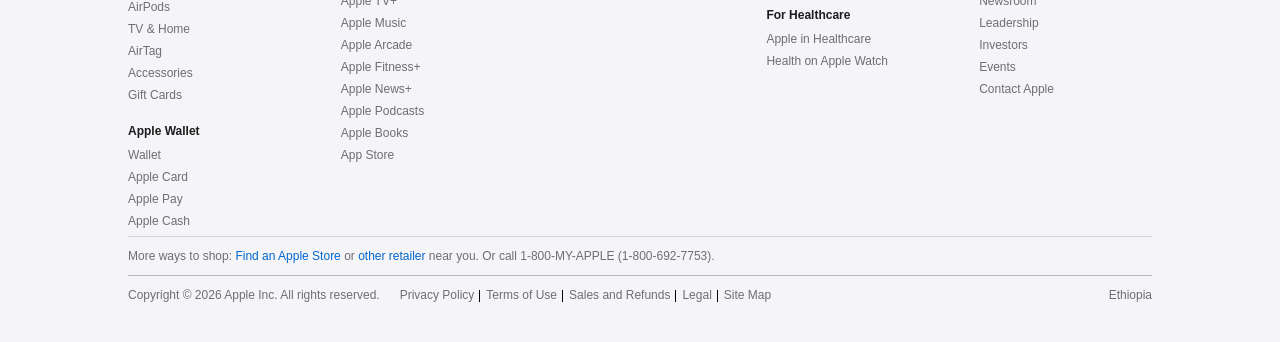
==== commit cc6f1749: "updated assignments with 5 & 6" ====
--- a/html assignments 5 & 6/New apple website(p)/New apple website/index.html
+++ b/html assignments 5 & 6/New apple website(p)/New apple website/index.html
@@ -290,16 +290,16 @@
                 All communications from Apple and Goldman Sachs Bank USA about Apple Card (including transactional and marketing communications) and customer service support are
                 available in English. Certain communications about Apple Card can be viewed in another language depending on your device language settings. If you reside in the U.S. Virgin
                 Islands, American Samoa, Guam, Northern Mariana Islands, or U.S. Minor Outlying Islands, please call Goldman Sachs at 877-255-5923 with questions about Apple Card.
- </p>
- <p>
-    Learn more about how Apple Card applications are evaluated at    <a href="#" class="footer-plink">support.apple.com/kb/HT209218.</a>
- </p>
- <p>
-    A subscription is required for Apple Arcade, Apple Fitness+, Apple Music, and Apple TV
- </p>
- <p>
-    Features are subject to change. Some features, applications, and services may not be available in all regions or all language
- </p>
+            </p>
+            <p>
+                Learn more about how Apple Card applications are evaluated at    <a href="#" class="footer-plink">support.apple.com/kb/HT209218.</a>
+            </p>
+            <p>
+                A subscription is required for Apple Arcade, Apple Fitness+, Apple Music, and Apple TV
+            </p>
+            <p>
+                Features are subject to change. Some features, applications, and services may not be available in all regions or all language
+            </p>
         </div>
         <div class="footer-links-grid">
 
--- a/html assignments 5 & 6/New apple website(p)/New apple website/Style.css
+++ b/html assignments 5 & 6/New apple website(p)/New apple website/Style.css
@@ -211,19 +211,18 @@
 /* Updated: Added position absolute requirements for child layering */
 .slider-section .slide {
     position: relative;
-    border-radius: 14px;[cite: 2]
-    overflow: hidden;[cite: 2]
-    flex-shrink: 0;[cite: 2]
+    border-radius: 14px;
+    overflow: hidden;
+    flex-shrink: 0;
 }
 
 .slider-section .slide img {
     width: 100%;
     height: 100%;
     object-fit: cover;
-    display: block;[cite: 2]
-}
-
-/* Content layer on top of imagery */
+    display: block;
+}
+
 .slide-content {
     position: absolute;
     bottom: 35px;
